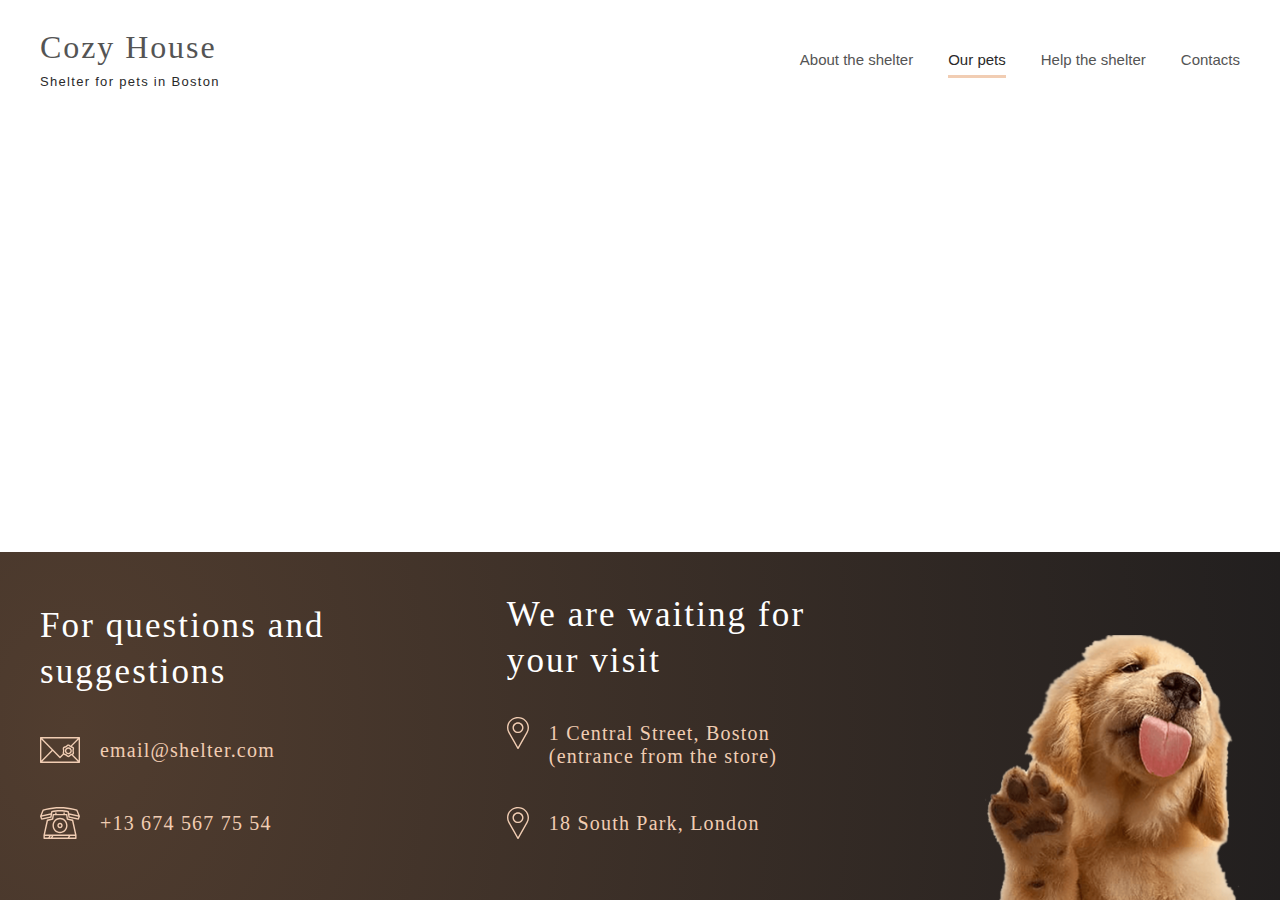
==== shelter/pets.html @ bfb9e996 "init second page" ====
<!DOCTYPE html>
<html lang="en">
<head>
    <meta charset="UTF-8">
    <meta http-equiv="X-UA-Compatible" content="IE=edge">
    <meta name="viewport" content="width=device-width, initial-scale=1.0">
    <link rel="stylesheet" href="./styles/pets.css">
    <title>Shelter</title>
</head>
<body>
    <div class="wrapper">
        <header class="header">
            <div class="header__container _container">
                <div class="header__logo">
                    <a class="logo__link" href="">
                        <div class="logo__title">Cozy House</div>
                        <div class="logo__text">Shelter for pets in Boston</div>
                    </a>
                </div>
                <div class="burger__menu"></div>
                <nav class="menu">
                    <ul class="menu__list">
                        <li class="menu__item"><a data-goto=".about" class="menu__link" href="#">About the shelter</a></li>
                        <li class="menu__item"><a data-goto=".pets" class="menu__link active__link" href="./pets.html">Our pets<div class="link__line"></div></a></li>
                        <li class="menu__item"><a data-goto=".help" class="menu__link" href="#help">Help the shelter</a></li>
                        <li class="menu__item"><a data-goto=".contact" class="menu__link" href="#contacts">Contacts</a></li>
                    </ul>
                </nav>
            </div>
        </header>
        <main class="main">

        </main>
        <footer class="footer">
            <div class="footer__container _container">
                <div class="footer__contacts">
                    <h2 class="contacts__title">For questions and suggestions</h2>
                    <div class="contacts__item contacts__email">
                        <a href="mailto:email@shelter.com">email@shelter.com</a>
                    </div>
                    <div class="contacts__item contacts__phone">
                        <a href="tel:+136745677554">+13 674 567 75 54</a>
                    </div>
                </div>
                <div class="footer__contacts">
                    <h2 class="contacts__title">We are waiting for your visit</h2>
                    <div class="contacts__item contacts__map">
                        <a href="https://maps.google.com?q=760+West+Genesee+Street+Syracuse+NY+13204" target="_blank">1 Central Street, Boston (entrance from the store)</a>
                    </div>
                    <div class="contacts__item contacts__map">
                        <a href="https://maps.google.com?q=760+West+Genesee+Street+Syracuse+NY+13204" target="_blank">18 South Park, London </a>
                    </div>
                </div>
                <div class="footer__image">
                    <img src="../shelter/assets/images/footer/footerPuppy.png" alt="puppy licking screen">
                </div>
            </div>
        </footer>
    </div>
</body>
</html>
---- shelter/styles/pets.css ----
/*----------------------------------RESET----------------------------------*/
*{
	padding: 0;
	margin: 0;
	border: 0;
}
*,*:before,*:after{
	-moz-box-sizing: border-box;
	-webkit-box-sizing: border-box;
	box-sizing: border-box;
}
:focus,:active{outline: none;}
a:focus,a:active{outline: none;}

nav,footer,header,aside{display: block;}

html,body{
	height: 100%;
	width: 100%;
	font-size: 16px;
	line-height: 1;
	font-size: 14px;
	-ms-text-size-adjust: 100%;
	-moz-text-size-adjust: 100%;
	-webkit-text-size-adjust: 100%;
    font-family: Georgia;
    font-weight: 400;
}
input,button,textarea{font-family:inherit;}

input::-ms-clear{display: none;}
button{cursor: pointer;}
button::-moz-focus-inner {padding:0;border:0;}
a, a:visited{text-decoration: none;}
a:hover{text-decoration: none;}
ul li{list-style: none;}
img{vertical-align: top;}

h1,h2,h3,h4,h5,h6{font-size:inherit;font-weight: 400;}

/*----------------------------------WRAPPER----------------------------------*/
.wrapper {
    min-height: 100%;
    overflow: hidden;
    display: flex;
    flex-direction: column;
}
._container {
    max-width: 1200px;
    margin: 0px auto;
    padding: 0px 15px;
    box-sizing: content-box;
} 
@media (max-width: 830px) {
    ._container {
        max-width: 708px;
    }
}
@media (max-width: 740px) {
    ._container {
        max-width: 300px;
    }
}
.main {
    flex: 1 1 auto;
}
/*----------------------------------HEADER----------------------------------*/
.header { 
    z-index: 2;
    padding: 30px 15px 0px;
}
.header__container { 
    max-height: 60px;
    display: flex;
    justify-content: space-between;
    align-items: center;
}
@media (max-width: 740px) {
    .header__container {
        position: relative;
        max-width: 280px;
    }
}
.header__logo { 
    margin-right: 50px;
}
.logo__link { 
    
}
.logo__title { 
    color: #545454;
    font-size: 32px;
    line-height: 110%;
    letter-spacing: 0.06em;
    margin-bottom: 10px;
}
.logo__text { 
    color: #292929;
    font-family: Arial;
    font-size: 13px;
    line-height: 115%;
    letter-spacing: 0.1em;
}
.burger__menu {
    display: none;
}
.burger__menu::before,
.burger__menu::after {
    content: '';
    background-color: #F1CDB3;
    width: 30px;
    height: 2px;
    display: inline-block;
    position: absolute;
}
.burger__menu::before {
    margin-top: -10px;
}
.burger__menu::after {
    margin-top: 10px;
}
@media (max-width: 740px) {
    .burger__menu {
        display: block;
        background-color: #F1CDB3;
        width: 30px;
        height: 2px;
        position: absolute;
        right: 20px;
    }
}
.menu { 

}
@media (max-width: 740px) {
    .menu {
        display: none;
    }
}
.menu__list { 
    display: flex;
    align-items: center;
}
.menu__item { 
    margin: 0px 35px 0px 0px;
}
.menu__item:last-child {
    margin: 0px;
}
.menu__link { 
    font-family: Arial;
    font-size: 15px;
    line-height: 160%;
    color: #545454;
}
.active__link { 
    color: #292929;
    position: relative;
}
.active__link::after {
    content: '';
    height: 3px;
    width: 58px;
    background-color: #F1CDB3;
    display: inline-block;
    position: absolute;
    top: 24px;
    left: 0px;
}

/*----------------------------------FOOTER----------------------------------*/
.footer { 
    background: url(noise_lines_transparent@2X.png), radial-gradient(110.67% 538.64% at 5.73% 50%, #513D2F 0%, #1A1A1C 100%), #211F20;
}
.footer__container { 
    padding: 40px 0px 0px;
    display: flex;
    gap: 0px 158px;
    align-items: flex-end;
}
@media (max-width: 830px) {
    .footer__container {
        flex-wrap: wrap;
        justify-content: center;
        gap: 65px 60px;
        padding: 30px 34px 0px;
    }
}
@media (max-width: 740px) {
    .footer__container {
        padding: 30px 0px 0px;
        gap: 40px 0px;
    }
}
.footer__contacts { 
    padding: 0px 0px 60px;
}
@media (max-width: 830px) {
    .footer__contacts {
        flex: 0 1 40%;
        padding: 0px;
    }
}
@media (max-width: 740px) {
    .footer__contacts {
        flex: 0 1 auto;
        padding: 0px;
    }
}
.contacts__title { 
    color: #FFFFFF;
    font-size: 35px;
    line-height: 130%;
    letter-spacing: 0.06em;
}
@media (max-width: 740px) {
    .contacts__title {
        font-size: 25px;
        text-align: center;
        padding: 0px 15px;
    }
}
.contacts__item a { 
    color: #F1CDB3;
    font-size: 20px;
    line-height: 115%;
    letter-spacing: 0.06em;
    display: inline-block;
    
}
.contacts__item {
    position: relative;
    padding: 5px 0px 5px 60px;
}
.footer__image img { 
    max-width: 100%;
    display: block;
}
.footer__image {
    flex: 0 1 33.333%;
}
@media (max-width: 740px) {
    .footer__image {
        flex: 0 1 auto;
    }
}
.contacts__email {
    margin-top: 40px;
}
.contacts__email::before {
    content: url(../assets/icons/email.svg);
    position: absolute;
    top: 0px;
    left: 0px;
}
.contacts__phone {
    margin-top: 40px;
}
.contacts__phone::before {
    content: url(../assets/icons/phone.svg);
    position: absolute;
    top: 0px;
    left: 0px;
}
.contacts__map::before {
    content: url(../assets/icons/marker.svg);
    position: absolute;
    top: 0px;
    left: 0px;
}
.contacts__map {
    margin-top: 34px;
    padding: 5px 0px 5px 42px;
}
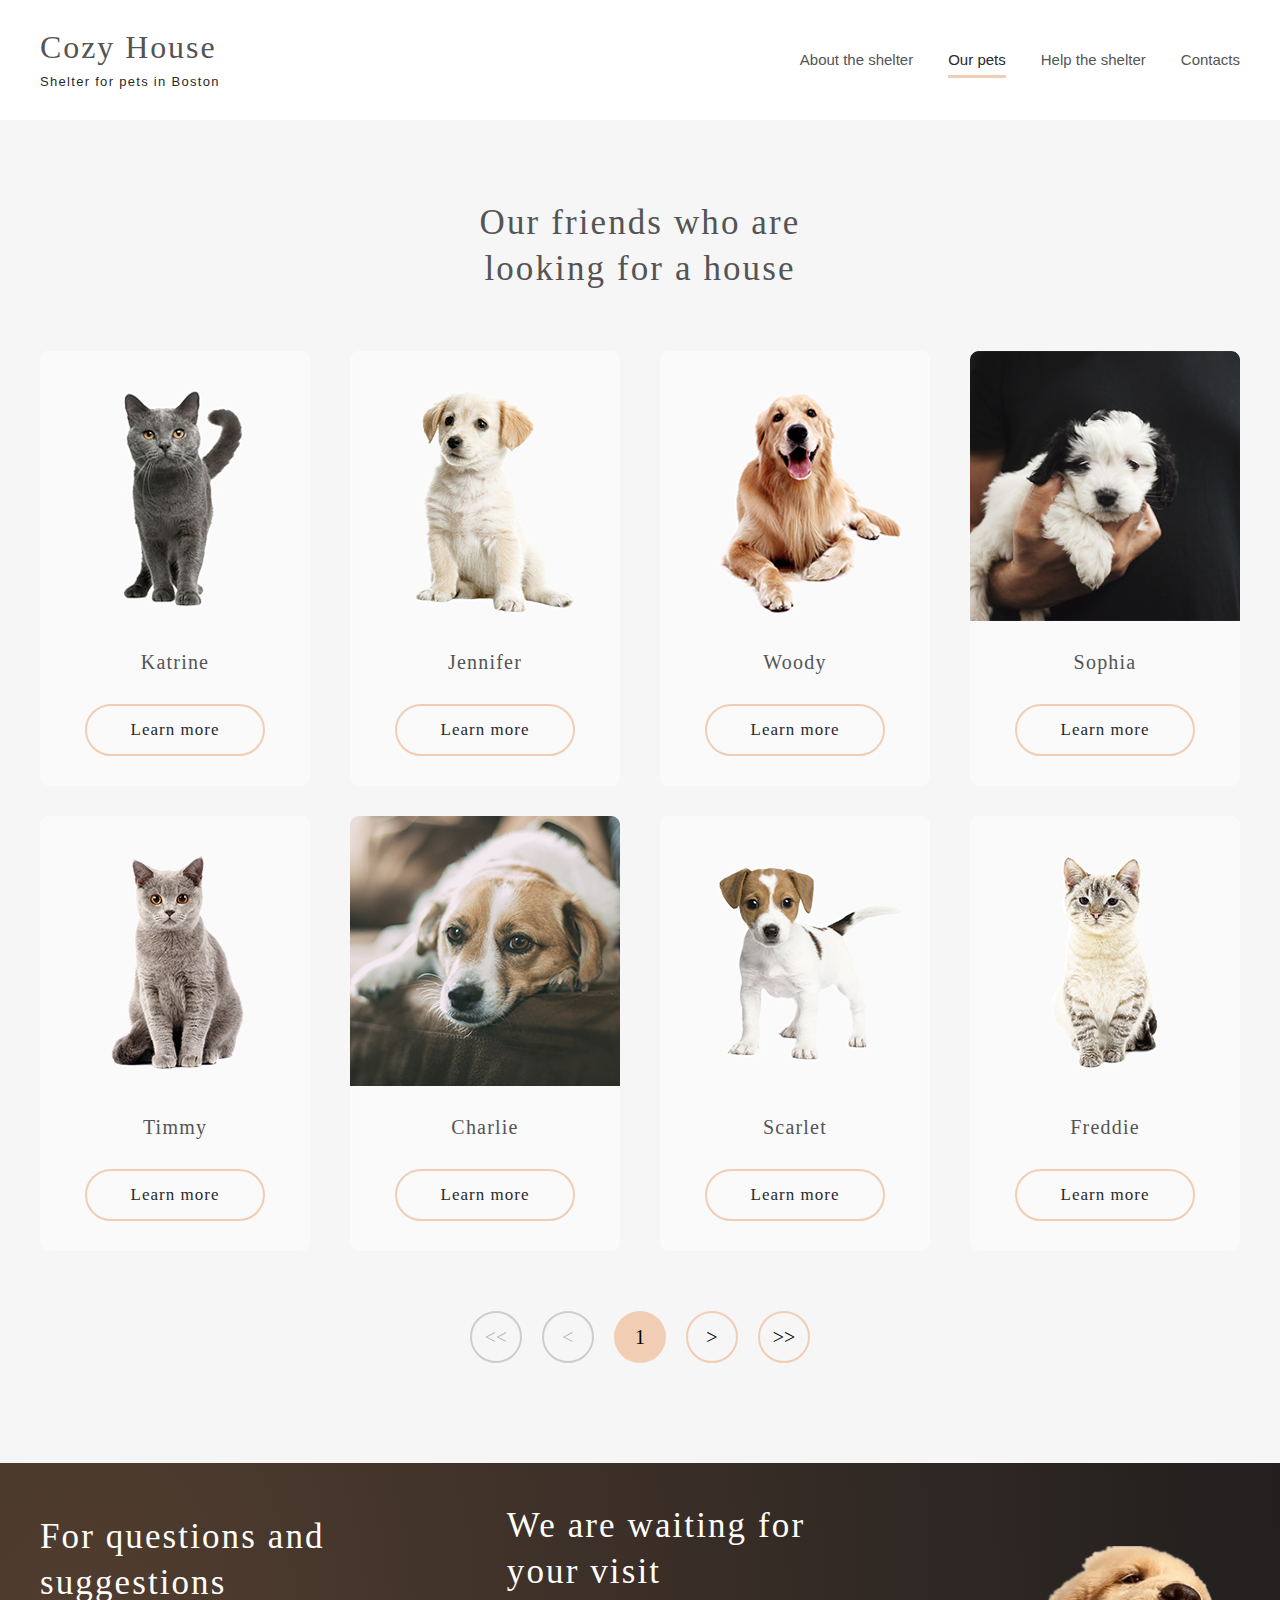
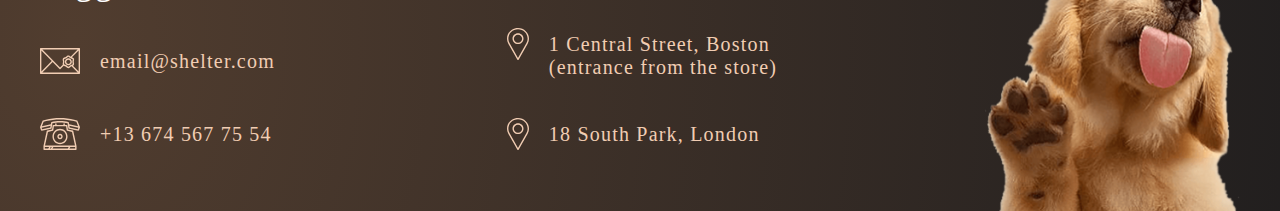
==== commit 55b5204a: "add pets page" ====
--- a/shelter/pets.html
+++ b/shelter/pets.html
@@ -29,7 +29,92 @@
             </div>
         </header>
         <main class="main">
-
+            <section class="pets"> 
+                <div class="pets__container _container">
+                    <h2 class="page__title pets__title">Our friends who are looking for a house</h2>
+                        <div class="pets__cards">
+                            <div class="card__item">
+                                <div class="card__image">
+                                    <img src="../shelter/assets/images/pets/petsKatrine.png" alt="Katrine">
+                                </div>
+                                <h3 class="card__title">Katrine</h3>
+                                <div class="card__button">
+                                    <button>Learn more</button>
+                                </div>
+                            </div>
+                            <div class="card__item">
+                                <div class="card__image">
+                                    <img src="../shelter/assets/images/pets/petsJennifer.png" alt="Jennifer">
+                                </div>
+                                <h3 class="card__title">Jennifer</h3>
+                                <div class="card__button">
+                                    <button>Learn more</button>
+                                </div>
+                            </div>
+                            <div class="card__item">
+                                <div class="card__image">
+                                    <img src="../shelter/assets/images/pets/petsWoody.png" alt="Woody">
+                                </div>
+                                <h3 class="card__title">Woody</h3>
+                                <div class="card__button">
+                                    <button>Learn more</button>
+                                </div>
+                            </div>
+                            <div class="card__item">
+                                <div class="card__image">
+                                    <img src="../shelter/assets/images/pets/petsSophia.png" alt="Sophia">
+                                </div>
+                                <h3 class="card__title">Sophia</h3>
+                                <div class="card__button">
+                                    <button>Learn more</button>
+                                </div>
+                            </div>
+                            <div class="card__item">
+                                <div class="card__image">
+                                    <img src="../shelter/assets/images/pets/petsTimmy.png" alt="Timmy">
+                                </div>
+                                <h3 class="card__title">Timmy</h3>
+                                <div class="card__button">
+                                    <button>Learn more</button>
+                                </div>
+                            </div>
+                            <div class="card__item">
+                                <div class="card__image">
+                                    <img src="../shelter/assets/images/pets/petsCharlie.png" alt="Charly">
+                                </div>
+                                <h3 class="card__title">Charlie</h3>
+                                <div class="card__button">
+                                    <button>Learn more</button>
+                                </div>
+                            </div>
+                            <div class="card__item">
+                                <div class="card__image">
+                                    <img src="../shelter/assets/images/pets/petsScarlet.png" alt="Scarlet">
+                                </div>
+                                <h3 class="card__title">Scarlet</h3>
+                                <div class="card__button">
+                                    <button>Learn more</button>
+                                </div>
+                            </div>
+                            <div class="card__item">
+                                <div class="card__image">
+                                    <img src="../shelter/assets/images/pets/petsFreddie.png" alt="Freddie">
+                                </div>
+                                <h3 class="card__title">Freddie</h3>
+                                <div class="card__button">
+                                    <button>Learn more</button>
+                                </div>
+                            </div>
+                        </div>    
+                        <div class="pets__control">
+                            <button disabled class="disabled__button">&#60;&#60;</button>
+                            <button disabled class="disabled__button">&#60;</button>
+                            <button class="colored__button">1</button>
+                            <button class="bordered__button">&#62;</button>
+                            <button class="bordered__button">&#62;&#62;</button>
+                        </div>
+                </div>
+            </section>
         </main>
         <footer class="footer">
             <div class="footer__container _container">
--- a/shelter/styles/pets.css
+++ b/shelter/styles/pets.css
@@ -67,7 +67,7 @@
 /*----------------------------------HEADER----------------------------------*/
 .header { 
     z-index: 2;
-    padding: 30px 15px 0px;
+    padding: 30px 15px;
 }
 .header__container { 
     max-height: 60px;
@@ -167,7 +167,134 @@
     top: 24px;
     left: 0px;
 }
-
+/*----------------------------------BODY----------------------------------*/
+
+.pets { 
+    background-color: #F6F6F6;
+}
+.pets__container { 
+    padding: 80px 0px 100px;
+}
+@media (max-width: 740px) {
+    .pets__container {
+        padding: 42px 0px;
+    }
+}
+.page__title { 
+    color: #545454;
+    font-size: 35px;
+    line-height: 130%;
+    letter-spacing: 0.06em;
+}
+@media (max-width: 740px) {
+    .page__title {
+        font-size: 25px;
+    }
+}
+.pets__title { 
+    max-width: 400px;
+    margin-left: auto;
+    margin-right: auto;
+    text-align: center;
+}
+.pets__cards { 
+    display: flex;
+    gap: 30px 40px;
+    flex-wrap: wrap;
+    padding: 60px 0px;
+}
+@media (max-width: 830px) {
+    .pets__cards {
+        gap: 0px 40px;
+        padding: 60px 12px;
+    }
+}
+@media (max-width: 740px) {
+    .pets__cards {
+        padding: 42px 15px 20px;
+    }
+}
+.card__item { 
+    display: flex;
+    flex-direction: column;
+    align-items: center;
+    background-color: #FAFAFA;
+    border-radius: 9px;
+}
+@media (max-width: 830px) {
+    .card__item:last-child {
+        display: none;
+    }
+}
+@media (max-width: 740px) {
+    .card__item:nth-child(2) {
+        display: none;
+    }
+}
+.card__image { 
+    margin-bottom: 30px;
+    
+}
+.card__image img {
+    max-width: 100%;
+}
+.card__title { 
+    margin-bottom: 30px;
+    font-size: 20px;
+    color: #545454;
+    line-height: 115%;
+    letter-spacing: 0.06em;
+    text-align: center;
+    
+}
+
+.card__button button { 
+    margin-bottom: 30px;
+    color: #292929;
+    font-size: 17px;
+    line-height: 130%;
+    letter-spacing: 0.06em;
+    padding: 13px 43px;
+    border: 2px solid #F1CDB3;
+    border-radius: 100px;
+    background: transparent;
+}
+.pets__button { 
+    margin-left: auto;
+    margin-right: auto;
+    max-width: 262px;
+}
+@media (max-width: 740px) {
+    .pets__button {
+        margin-top: 114px;
+    }
+}
+.pets__control { 
+    display: flex;
+    gap: 0px 20px;
+    margin-left: auto;
+    margin-right: auto;
+    max-width: 340px;
+}
+.pets__control button {
+    border-radius: 100px;
+    text-align: center;
+    font-size: 20px;
+    line-height: 115%;
+    min-width: 52px;
+    min-height: 52px;
+}
+.disabled__button { 
+    background-color: transparent;
+    border: 2px solid #CDCDCD;
+}
+.colored__button {
+    background-color: #F1CDB3;
+}
+.bordered__button {
+    background-color: transparent;
+    border: 2px solid #F1CDB3;
+}
 /*----------------------------------FOOTER----------------------------------*/
 .footer { 
     background: url(noise_lines_transparent@2X.png), radial-gradient(110.67% 538.64% at 5.73% 50%, #513D2F 0%, #1A1A1C 100%), #211F20;
